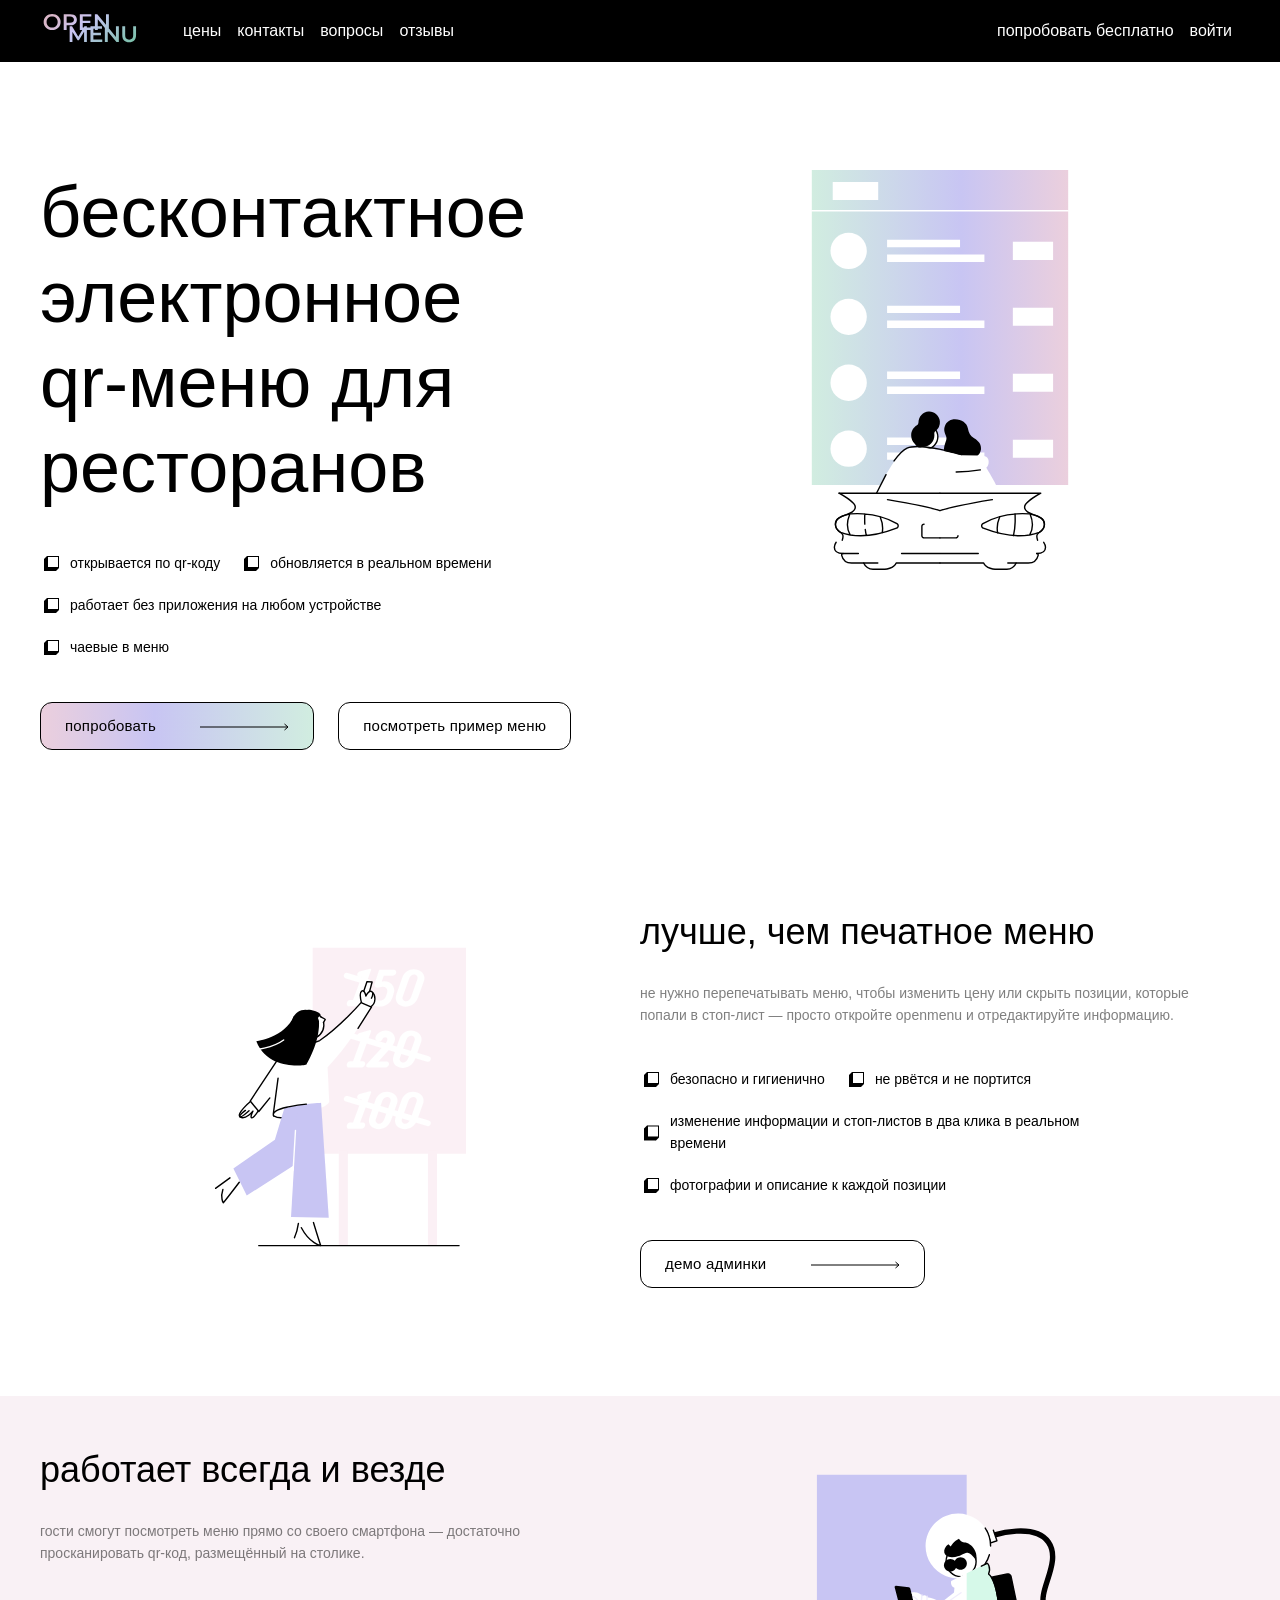
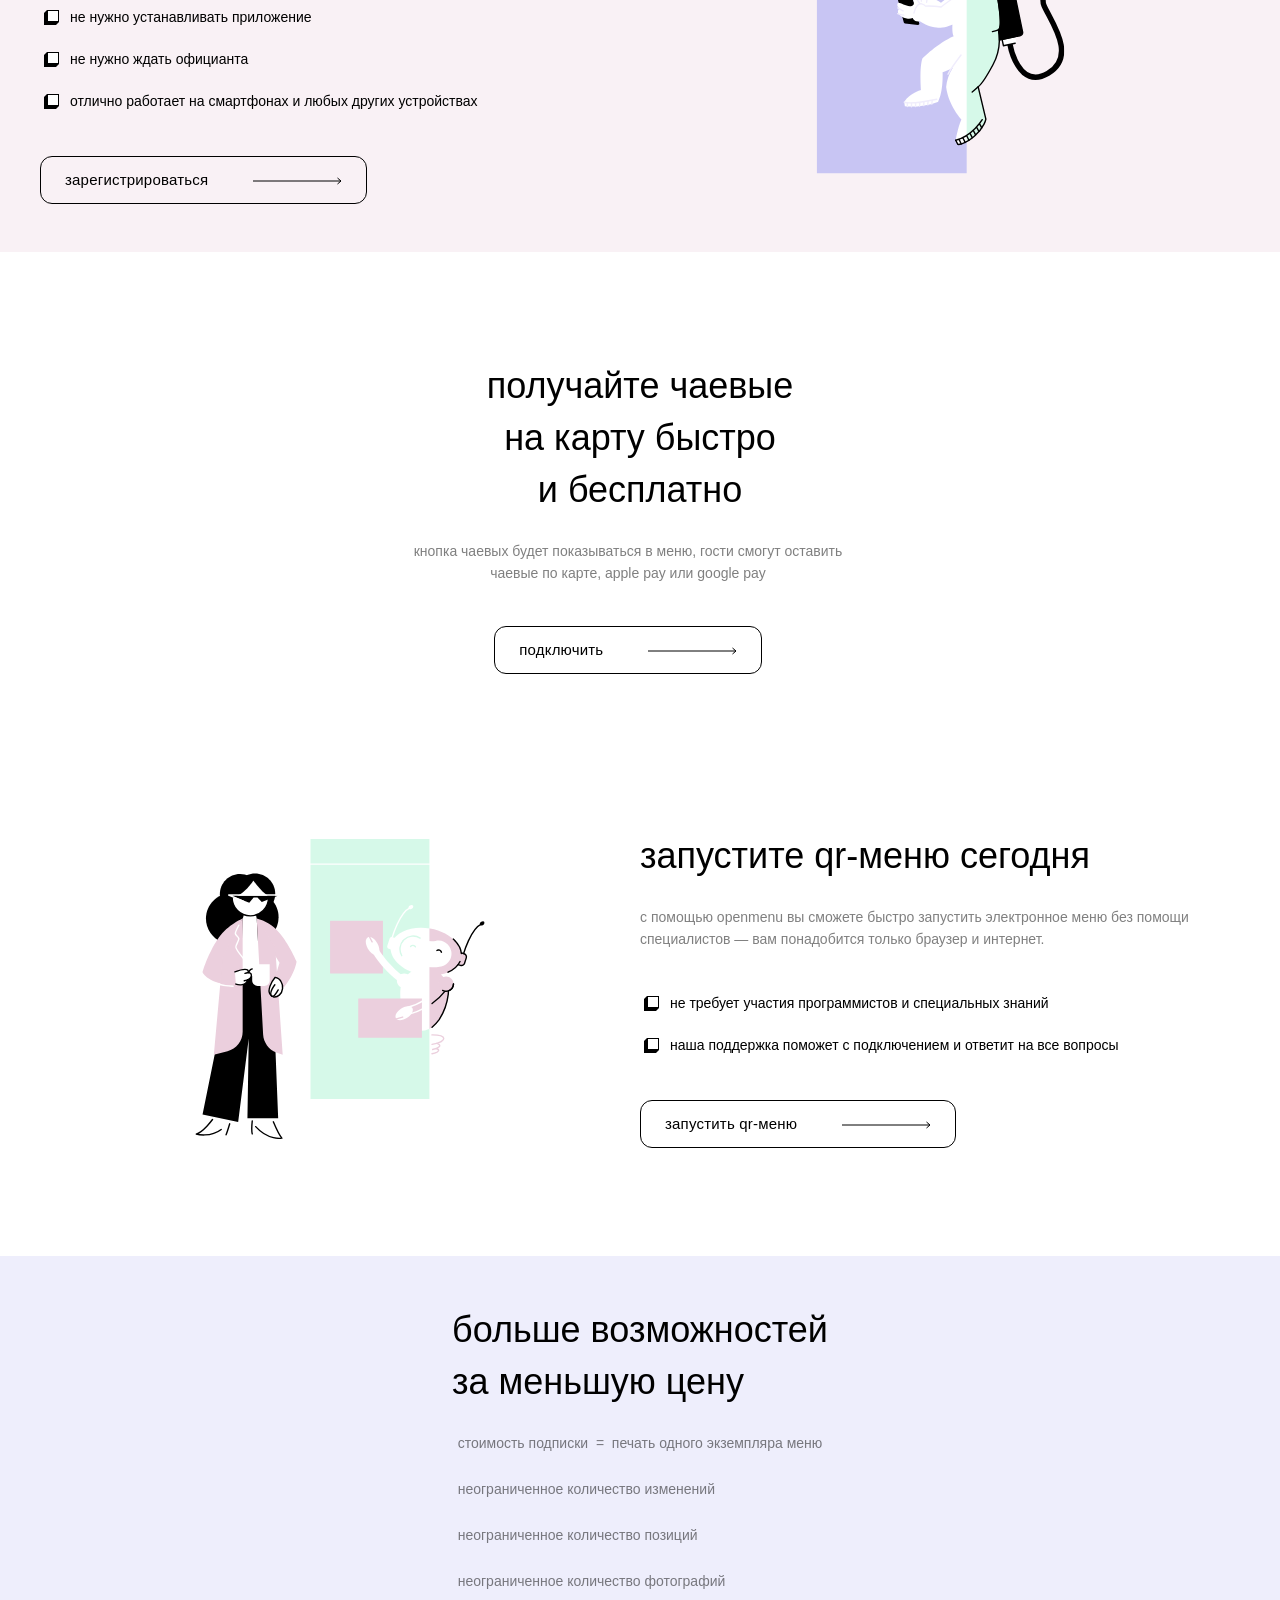
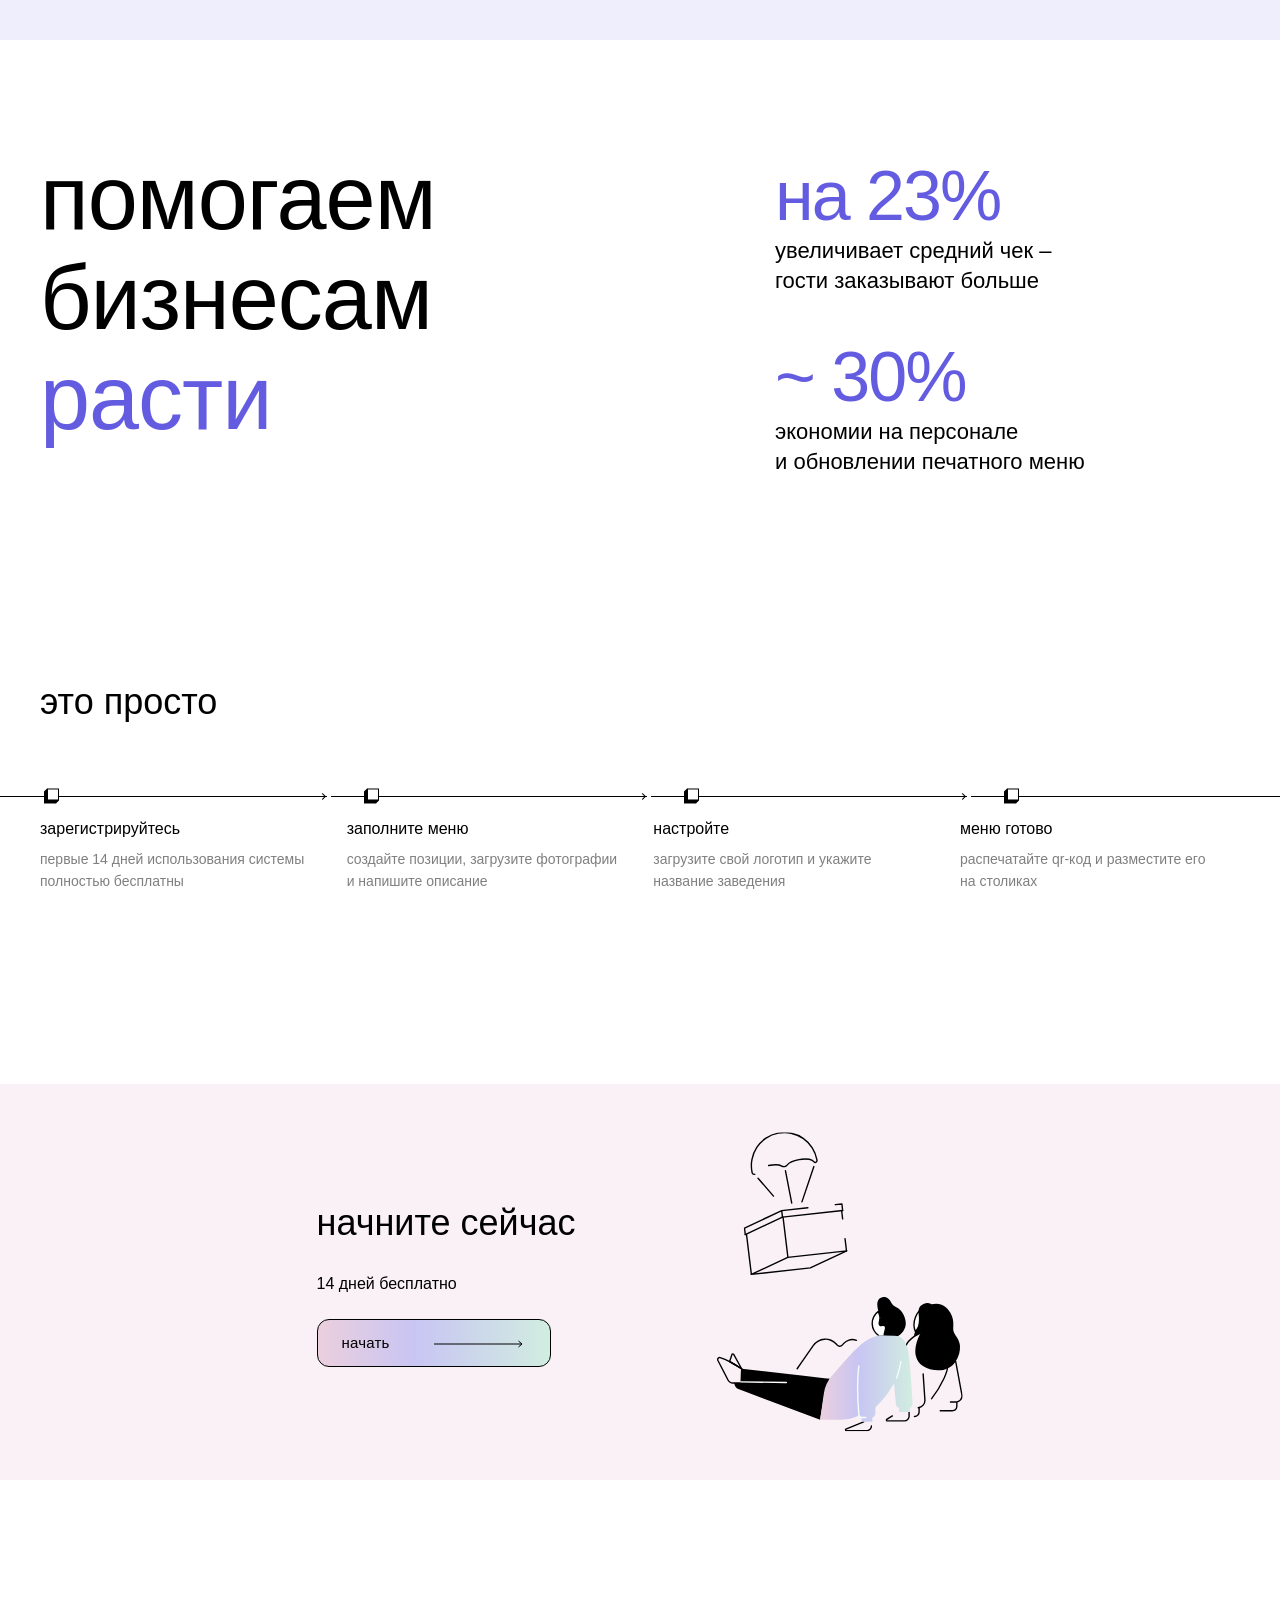
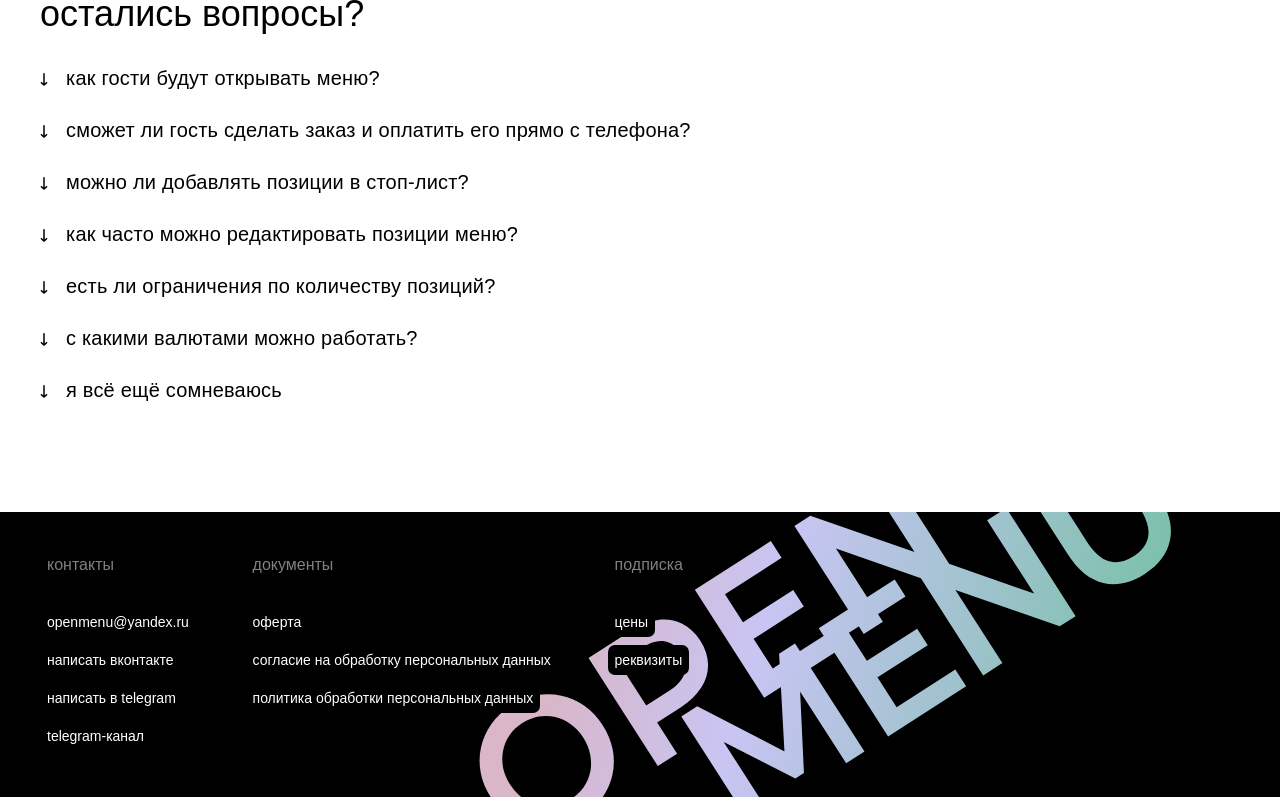
==== index.html @ 2ea472fb "First commit" ====
<!DOCTYPE html>
<html lang="en">
<head>
	<meta charset="UTF-8">
	<meta http-equiv="X-UA-Compatible" content="IE=edge">
	<meta name="viewport" content="width=device-width, initial-scale=1.0">
	<title>OpenMenu - бесконтактное электронное qr-меню для заведения</title>
  <link rel="stylesheet" href="/css/main-page.css">
</head>
<body>
	<header class="page-header">
    <nav class="navigation">
      <a class="logo" href="index.html">
        <img src="./img/logo.svg" width="100" height="30" alt="OpenMenu">
      </a>

      <ul class="site-menu navigation-list">
        <li class="navigation-item">
          <a class="navigation-link" href="#">цены</a>
        </li>
        <li class="navigation-item">
          <a class="navigation-link" href="#">контакты</a>
        </li>
        <li class="navigation-item">
          <a class="navigation-link" href="#">вопросы</a>
        </li>
				<li class="navigation-item">
          <a class="navigation-link" href="#">отзывы</a>
        </li>
      </ul>

      <ul class="user-menu navigation-list">
        <li class="navigation-item">
          <a class="navigation-link" href="index.html">попробовать бесплатно</a>
        </li>
        <li class="navigation-item">
          <a class="navigation-link" href="login.html">войти</a>
        </li>
      </ul>
    </nav>
  </header>

	<main class="page-main">
    <section class="page-description page-container">
      <div class="container-description">
        <h1 class="visually-hidden">"Электронное qr-меню</h1>
        <p class="main-title">бесконтактное электронное qr-меню для ресторанов</p>
        
        
        <ul class="inner-advantages-list">
          <li class="inner-advantages-item">открывается по qr-коду</li>
          <li class="inner-advantages-item">обновляется в реальном времени</li>
          <li class="inner-advantages-item">работает без приложения на любом устройстве</li>
          <li class="inner-advantages-item">чаевые в меню</li>
        </ul>
        
        <div class="buttons-container">
          <a class="button button-arrow gradient" href="#"> попробовать
            <svg class="arrow-icon" aria-hidden="true" focusable="false" width="89" viewBox="0 0 89 8" preserveAspectRatio="xMaxYMid slice" fill="none" 
            xmlns="http://www.w3.org/2000/svg"><path d="M84.508 1l3.48 3-3.48 3M88 4H0" 
            stroke="#000"></path></svg></a>
          <a class="button" href="#">посмотреть пример меню</a>
        </div>
      </div>
      <img class="description-img" src="/img/page-description.svg" width="258" height="400" alt="">
    </section>

    <section class="advantages">
      <h2 class="visually-hidden">Преимущества</h2>
      <ul class="advantages-list">
        <li class="advantages-item page-container">
          <img class="description-img" src="/img/adventages1.svg" width="253" height="300" alt="">
          
          <div class="inner-container">
            <h3 class="advantages-title">лучше, чем печатное меню</h3>
            <p class="advantages-description">не нужно перепечатывать меню, чтобы изменить цену или скрыть позиции, которые попали
              в стоп-лист — просто откройте openmenu и отредактируйте информацию.</p>
            <ul class="inner-advantages-list">
              <li class="inner-advantages-item">безопасно и гигиенично</li>
              <li class="inner-advantages-item">не рвётся и не портится</li>
              <li class="inner-advantages-item">изменение информации и стоп-листов в два клика в реальном
                времени</li>
              <li class="inner-advantages-item">фотографии и описание к каждой позиции</li>    
            </ul>
            <a class="button button-arrow" href="#">демо админки
              <svg class="arrow-icon" aria-hidden="true" focusable="false" width="89" viewBox="0 0 89 8" preserveAspectRatio="xMaxYMid slice" fill="none" 
              xmlns="http://www.w3.org/2000/svg"><path d="M84.508 1l3.48 3-3.48 3M88 4H0" 
              stroke="#000"></path></svg>
            </a>
          </div>
        </li>

        <li class="advantages-item">
          <div class="page-container advantages-item">
            <img class="description-img" src="/img/adventages2.svg" width="249" height="300" alt="">
            <div class="inner-container">
              <h3 class="advantages-title">работает всегда и везде</h3>
              <p class="advantages-description">гости смогут посмотреть меню прямо со своего смартфона — достаточно просканировать
                qr-код, размещённый на столике.</p>
              <ul class="inner-advantages-list">
                <li class="inner-advantages-item">не нужно устанавливать приложение</li>
                <li class="inner-advantages-item">не нужно ждать официанта</li>
                <li class="inner-advantages-item">отлично работает на смартфонах и любых других устройствах</li>
              </ul>
              <a class="button button-arrow" href="#">зарегистрироваться
                <svg class="arrow-icon" aria-hidden="true" focusable="false" width="89" viewBox="0 0 89 8" preserveAspectRatio="xMaxYMid slice" fill="none" 
                xmlns="http://www.w3.org/2000/svg"><path d="M84.508 1l3.48 3-3.48 3M88 4H0" 
                stroke="#000"></path></svg>
              </a>
            </div>
          </div>
        </li>
        
        <li class="advantages-item page-container">
          <div class="inner-container">
            <h3 class="advantages-title">получайте чаевые на карту
              быстро и бесплатно</h3>
            <p class="advantages-description">кнопка чаевых будет показываться в меню,
              гости смогут оставить чаевые по карте, Apple Pay или Google Pay</p>
            <a class="button button-arrow" href="#">подключить
              <svg class="arrow-icon" aria-hidden="true" focusable="false" width="89" viewBox="0 0 89 8" preserveAspectRatio="xMaxYMid slice" fill="none" 
              xmlns="http://www.w3.org/2000/svg"><path d="M84.508 1l3.48 3-3.48 3M88 4H0" 
              stroke="#000"></path></svg>
            </a>
          </div>
        </li>

        <li class="advantages-item page-container">
          <img class="description-img" src="/img/adventages3.svg" width="290" height="300" alt="">
          <div class="inner-container">
            <h3 class="advantages-title">запустите qr-меню сегодня</h3>
            <p class="advantages-description">с помощью openmenu вы сможете быстро запустить электронное меню без помощи
              специалистов — вам понадобится только браузер и интернет.</p>
            <ul class="inner-advantages-list">
              <li class="inner-advantages-item">не требует участия программистов и специальных знаний</li>
              <li class="inner-advantages-item">наша поддержка поможет с подключением и ответит на все вопросы</li>
            </ul>
            <a class="button button-arrow" href="#">запустить qr-меню
              <svg class="arrow-icon" aria-hidden="true" focusable="false" width="89" viewBox="0 0 89 8" preserveAspectRatio="xMaxYMid slice" fill="none" 
              xmlns="http://www.w3.org/2000/svg"><path d="M84.508 1l3.48 3-3.48 3M88 4H0" 
              stroke="#000"></path></svg>
            </a>
          </div>
        </li>

        <li class="advantages-item">
          <div class="page-container advantages-item">
            <div class="inner-container text-align-left">
              <h3 class="advantages-title">больше возможностей<br>
                за меньшую цену</h3>
                <ul class="advantages-description-list">
                  <li class="advantages-description-item">стоимость подписки  =  печать одного экземпляра меню</li>
                  <li class="advantages-description-item">неограниченное количество изменений</li>
                  <li class="advantages-description-item">неограниченное количество позиций</li>
                  <li class="advantages-description-item">неограниченное количество фотографий</li>
                </ul>
            </div>
          </div>
        </li>
      </ul>
    </section>

    <section class="business-assistance page-container">
      <h2 class="visually-hidden">Рост для бизнеса</h2>
      <p class="business-assistance-title">помогаем бизнесам <span class="purple-text">расти</span></p>

      <div class="ba-container">
        <span class="purple-text percentages">на 23%</span>
        <p class="business-assistance-description">увеличивает средний чек –
          гости заказывают больше</p>
  
        <span class="purple-text percentages">~ 30%</span>
        <p class="business-assistance-description">экономии на персонале
          и обновлении печатного меню</p>
      </div>
    </section>
		
    <section class="reviews page-container">
      <h2 class="visually-hidden">Отзывы</h2>
    </section>

    <section class="manual page-container">
      <h2 class="visually-hidden">Инструкция</h2>
      <p class="manual-title">это просто</p>
      <ol class="manual-list">
        <li class="manual-item">
          <p class="manual-subject">зарегистрируйтесь</p>
          <p class="manual-description">первые 14 дней использования системы
            полностью бесплатны</p>
        </li>

        <li class="manual-item">
          <p class="manual-subject">заполните меню</p>
          <p class="manual-description">создайте позиции, загрузите фотографии и
            напишите описание</p>
        </li>

        <li class="manual-item">
          <p class="manual-subject">настройте</p>
          <p class="manual-description">загрузите свой логотип и укажите
            название заведения</p>
        </li>

        <li class="manual-item">
          <p class="manual-subject">меню готово</p>
          <p class="manual-description">распечатайте qr-код и разместите его
            на столиках</p>
        </li>
      </ol>
    </section>

    <section class="start-now">
      <div class="page-container start-now-conatainer">
        <div class="start-now-inner-container">
          <p class="start-now-title">начните сейчас</p>
          <p class="start-now-description">14 дней бесплатно</p>
          <a href="#" class="button button-arrow gradient">начать
            <svg class="arrow-icon" aria-hidden="true" focusable="false" width="89" viewBox="0 0 89 8" preserveAspectRatio="xMaxYMid slice" fill="none" 
              xmlns="http://www.w3.org/2000/svg"><path d="M84.508 1l3.48 3-3.48 3M88 4H0" 
              stroke="#000"></path></svg>
          </a>
        </div>
        

        <img src="/img/start-now.svg" width="247" height="300" alt="">
      </div>
    </section>

    <section class="faq page-container">
      <h2 class="visually-hidden">Ответы на вопросы</h2>
      <p class="faq-title">остались вопросы?</p>
      <ul class="faq-list">
        <li class="faq-item">
          <input class="faq-input visually-hidden" type="checkbox" id="faq-1" >
          <label class="faq-subject" for="faq-1">как гости будут открывать меню?</label>
          <p class="faq-text">после создания электронного меню вы сможете скачать qr-код в своем профиле, распечатать его и 
            разместить на столиках в заведении. гости смогут просканировать qr-код камерой смартфона, чтобы открыть меню.</p>
        </li>
        <li class="faq-item">
          <input class="faq-input visually-hidden" type="checkbox" id="faq-2" >
          <label class="faq-subject" for="faq-2">сможет ли гость сделать заказ и оплатить его прямо с телефона?</label>
          <p class="faq-text">в электронном меню пока нет такой возможности. гость сможет составить свой заказ, а когда он
             зайдет в корзину, то увидит текст — «позовите официанта, чтобы сделать заказ».</p>
        </li>
        <li class="faq-item">
          <input class="faq-input visually-hidden" type="checkbox" id="faq-3" >
          <label class="faq-subject" for="faq-3">можно ли добавлять позиции в стоп-лист?</label>
          <p class="faq-text">да. вы сможете скрывать позиции из электронного меню в реальном времени — это можно сделать через админку (ваш профиль).</p>
        </li>
        <li class="faq-item">
          <input class="faq-input visually-hidden" type="checkbox" id="faq-4" >
          <label class="faq-subject" for="faq-4">как часто можно редактировать позиции меню?</label>
          <p class="faq-text">сколько угодно. никаких ограничений нет.</p>
        </li>
        <li class="faq-item">
          <input class="faq-input visually-hidden" type="checkbox" id="faq-5" >
          <label class="faq-subject" for="faq-5">есть ли ограничения по количеству позиций?</label>
          <p class="faq-text">позиций может быть сколько угодно. никаких ограничений нет.</p>
        </li>
        <li class="faq-item">
          <input class="faq-input visually-hidden" type="checkbox" id="faq-6" >
          <label class="faq-subject" for="faq-6">с какими валютами можно работать?</label>
          <p class="faq-text">на данный момент мы поддерживаем только российский рубль (₽). 
            как только мы увидим спрос на другие валюты, обязательно добавим их. вы можете написать в поддержку, если хотели бы видеть свою валюту</p>
        </li>
        <li class="faq-item">
          <input class="faq-input visually-hidden" type="checkbox" id="faq-7" >
          <label class="faq-subject" for="faq-7">я всё ещё сомневаюсь</label>
          <p class="faq-text">просто попробуйте — вы ничего не теряете. первые 14 дней вся функциональность доступна бесплатно.<br><br>
            если у вас остались вопросы — смелее задавайте их в чате, мы поможем разобраться.</p>
        </li>
      </ul>
    </section>
	</main>

  <footer class="page-footer">
    <div class="page-footer-container">
      <div class="wrapper">
        <section class="social">
        <p class="footer-title">контакты</p>
        <ul class="footer-list">
          <li class="footer-item">
            <a class="footer-link" href="OpenMenu@yandex.ru">OpenMenu@yandex.ru</a>
          </li>
          <li class="footer-item">
            <a class="footer-link" href="OpenMenu@yandex.ru">написать вконтакте</a>
          </li>
          <li class="footer-item">
            <a class="footer-link" href="OpenMenu@yandex.ru">написать в telegram</a>
          </li>
          <li class="footer-item">
            <a class="footer-link" href="OpenMenu@yandex.ru">telegram-канал</a>
          </li>
        </ul>
        </section>
        
        <section class="documents">
          <p class="footer-title">документы</p>
          <ul class="footer-list">
            <li class="footer-item">
              <a class="footer-link" href="OpenMenu@yandex.ru">оферта</a>
            </li>
            <li class="footer-item">
              <a class="footer-link" href="OpenMenu@yandex.ru">согласие на обработку
                персональных данных</a>
            </li>
            <li class="footer-item">
              <a class="footer-link" href="OpenMenu@yandex.ru">политика обработки персональных
                данных</a>
            </li>
          </ul>
        </section>
          
        <section class="subscribe">
        <p class="footer-title">подписка</p>
        <ul class="footer-list">
          <li class="footer-item">
            <a class="footer-link" href="OpenMenu@yandex.ru">цены</a>
          </li>
          <li class="footer-item">
            <a class="footer-link" href="OpenMenu@yandex.ru">реквизиты</a>
          </li>
        </ul>
        </section>
      </div>
    </div>
  </footer>
</body>
</html>
---- css/main-page.css ----
@font-face {
	font-family: "TT Norms Pro";

	font-style: normal;
	font-weight: 400;
	font-display: swap;

	src: url("/fonts/TTNormsPro-Regular.woff2") format("woff2");
	src: url("/fonts/TTNormsPro-Regular.woff") format("woff");
}

@font-face {
	font-family: "TT Norms Pro";

	font-style: normal;
	font-weight: 500;
	font-display: swap;

	src: url("/fonts/TTNormsPro-Medium.woff2") format("woff2");
	src: url("/fonts/TTNormsPro-Medium.woff") format("woff");
}

@font-face {
	font-family: "TT Norms Pro";

	font-style: normal;
	font-weight: 300;
	font-display: swap;

	src: url("/fonts/TTNormsPro-Light.woff2") format("woff2");
	src: url("/fonts/TTNormsPro-Light.woff") format("woff");
}

*,
*::before,
*::after {
  box-sizing: border-box;
}

ul, ol {
	list-style-type: none;
	margin: 0;
	padding: 0;
}

.visually-hidden {
	position: absolute;
	width: 1px;
	height: 1px;
	margin: -1px;
	padding: 0;
	border: 0;
	clip: rect(0 0 0 0);
	overflow: hidden;
}

html {
	height: 100%;
}

body {
	margin: 0;
	display: flex;
	flex-direction: column;
	min-height: 100%;


	font-family: "TT Norms Pro", sans-serif;
	font-weight: 400;
	font-size: 14px;
	line-height: 22px;
	text-transform: lowercase;

	color: #000;
	background-color: #fff;
}

/* Button */

.button {
	position: relative;

	border: 1px solid #000000;
	border-radius: 12px;
	
	padding: 12px 24px;
	margin-right: 24px;

	font-size: 15px;
	letter-spacing: 0.2px;
	text-decoration: none;

	color: inherit;
	background-color: inherit;
}

.gradient {
	background: linear-gradient(90deg, #EBCFDD 0%, #C8C5F3 41.67%, #D1EDE0 100%);
}

.arrow-icon {
	margin-left: 40px;
}

.button:before {
	content:'';
	position: absolute;
	top: 0;
	left: 0;
	width: 0;
	height: 100%;
	border-radius: 12px;
	background: rgba(0,0,0,0.07);
	transition: all 1s ease;
}

.gradient::before {
	background: rgba(255,255,255,0.2);
}

.button:hover:before {
	width: 100%;
}

/* .button-arrow:hover .arrow-icon path {
	stroke-dasharray: 1500;
	stroke-dashoffset: 1500;
	animation: draw 10s linear forwards;
}
@keyframes draw {
	100% {
		stroke-dashoffset: 0;
	}
} */

/* Header */

.logo {
	margin: auto 0;
	margin-right: 35px;
}

.page-header {
	color: #fff;
	background-color: #000;
	margin-bottom: 108px;
}

.navigation {
	display: flex;
	width: 1200px;
	min-height: 60px;
	margin: 0 auto;
}

.navigation-list {
	display: flex;
	flex-wrap: wrap;
	width: 550px;
	margin: 0;
	padding: 0;
}

.user-menu {
	margin-left: auto;
	justify-content: end;
}

.navigation-link {
	display: block;
	padding: 20px 8px;

	font-weight: 400;
	font-size: 16px;
	text-align: center;
	text-decoration: none;


	color: inherit;
	background-color: inherit;
}

/* Main */

.page-main {
	flex-grow: 1;
}

.page-container {
	width: 1200px;
	margin: 0 auto;
	padding: 0;
}

/* Page Description */

.page-description {
	display: flex;
	margin-bottom: 156px;
}

.main-title {
	margin: 0 0 42px;
}

.container-description {
	display: flex;
	flex-direction: column;
	width: 50%;
}

.description-img {
	margin: 0 auto;
}

.buttons-container {
	display: flex;
	justify-content: flex-start;
}

.main-title {
	max-width: 500px;
	
	font-weight: 500;
	font-size: 72px;
	line-height: 85px;
	text-align: left;
}

/* Inner Adventages List */

.inner-advantages-list {
	width: 500px;
	display: flex;
	flex-wrap: wrap;
	margin-bottom: 24px;
}

.inner-advantages-list::after {
	content: "";
	width: 100%;
	order: 0;
}

.inner-advantages-item:nth-child(4) {
	order: 1;
}

.inner-advantages-item {
	margin-right: 20px;
	margin-bottom: 20px;
	padding-left: 30px;

	background-image: url("/img/sqr-icon.svg");
	background-repeat: no-repeat;
	background-position: center left;
	background-size: 24px 25px;
}

/* Advantages */

.advantages-list {
	margin: 0;
	padding: 0;
}

.advantages-list > .advantages-item{
	margin-bottom: 108px;
}

.advantages-list > .advantages-item:nth-of-type(3){
	margin-bottom: 156px;
}

.advantages-item {
	display: flex;
	align-items: center;
	justify-content: space-around;
}


.inner-container {
	display: flex;
	flex-direction: column;
	align-items: flex-start;

	max-width: 600px;
}

.inner-container:nth-child(1) {
	align-items: center;
	width: 455px;
}

.inner-container:nth-child(1):not(.text-align-left) .advantages-title, 
.inner-container:nth-child(1):not(.text-align-left) .advantages-description{
	text-align: center;
}

ul .advantages-description {
	padding-right: 24px;
}

.advantages-title {
	margin: 0;
	margin-bottom: 24px;


	font-weight: 500;
	font-size: 36px;
	line-height: 52px;
}
.advantages-description {
	margin: 0;
	margin-bottom: 42px;

	color: rgb(0, 0, 0, 0.5);
}

.advantages-description-list {
	color: rgb(0, 0, 0, 0.5);
}

.advantages-description-item:not(:last-child) {
	margin-bottom: 24px;
	white-space: pre-wrap;
}

.advantages-item:nth-child(2) {
	padding: 48px 0;

	background: rgba(235, 207, 221, 0.3);
}

.advantages-item:nth-child(2) img {
	order: 1;
}

.advantages-item:nth-child(5) {
	padding: 48px 0;

	background: rgba(200, 197, 243, 0.3);
}

/* Business Assistance */

.business-assistance {
	display: flex;
	justify-content: space-between;

	margin: 0 auto 108px;
}

.ba-container {
	display: flex;
	flex-direction: column;
	width: 330px;
	margin-right: 135px;
}

.business-assistance-title {
	width: 400px;
	margin: 0 0 120px;

	font-weight: 500;
	font-size: 90px;
	line-height: 100px;
	text-align: left;
	letter-spacing: -1px;
}

.percentages {
	margin: 8px 0 0;

	font-size: 70px;
	line-height: 80px;
	letter-spacing: -2px;
}

.business-assistance-description {
	margin: 0 0 33px;

	font-size: 22px;
	line-height: 30px;	
}

.purple-text {
	color: #645CE0;
}



/* Manual , Start Now, Questions */

.manual-title, .start-now-title {
	font-weight: 500;
	font-size: 36px;
	line-height: 52px;
}

.manual-subject, .start-now-description {
	font-weight: 500;
	font-size: 16px;
}

.manual-description {
	margin: 0 0 14px;
	width: 280px;

	color: rgba(0, 0, 0, 0.5);
}

.manual {
	display: flex;
	flex-direction: column;
	padding-bottom: 70px;
	margin: 0 auto 108px;
}

.manual-title {
	margin: 0 0 90px;
}

.manual-list {
	display: flex;
	justify-content: space-between;

	position: relative;
}

.manual-list::after{
	content: "";
	position: absolute;

	top: -35px;
	left: -40px;
	width: 1280px;
	height: 25px;

	background: url("/img/line-arrow.svg") no-repeat;
}

.manual-subject {
	margin: 0 0 8px;
}

.start-now {
	display: flex;
	margin: 0 0 108px;
	background: rgba(235, 207, 221, 0.3);
}

.start-now-conatainer {
	width: 788px;
	display: flex;
	align-items: center;
	justify-content: space-around;
	margin: 48px auto;
}

.start-now-inner-container {
	display: flex;
	flex-direction: column;
}

.start-now-title {
	margin: 0 0 24px;
}

.start-now-description {
	margin: 0 0 24px;
}

/* FAQ */

.faq {
	margin-bottom: 108px;
}

.faq-list {
	max-width: 640px;
}

.faq-title {
	margin: 0;
	padding: 0;

	font-weight: 500;
	font-size: 36px;
	line-height: 52px;
}

.faq-subject {
	display: block;
	width: max-content;
	cursor: pointer;
	position: relative;
	margin-top: 24px;
	margin-bottom: 8px;

	padding-left: 26px;

	font-weight: 500;
	font-size: 20px;
	line-height: 28px;
	letter-spacing: 0.2px;
}

.faq-subject::after {
	content: "";
	display: block;

	position: absolute;
	top: 50%;
	left: 0;

	width: 8px;
	height: 14px;

	background: url("/img/faq-arrow.svg") no-repeat center center;
	transform: translateY(-40%);
}

.faq-text {
	display: none;
	margin: 0;
	padding-left: 26px;
	padding-bottom: 12px;

	color: rgba(0, 0, 0, 0.5);
}

.faq-input:checked ~ .faq-text {
	display: block;
}

/* Footer */

.page-footer {
	display: flex;
	height: 285px;
	
	background: url("/img/footer-logo.svg") no-repeat center right 18%;
	color: #fff;
	background-color: #000;
}

.page-footer-container {
	display: flex;
	margin: auto;
	width: 1200px;
	
}

.wrapper {
	display: flex;
	margin-right: auto;
	width: 650px;
	justify-content: space-between;
}

.footer-title {
	margin: 0;
	margin-bottom: 28px; 
	padding: 7px;
	border-radius: 7px;
	background-color: #000;

	font-weight: 500;
	font-size: 16px;
	color: rgba(255, 255, 255, 0.5);
}


.footer-item {
	margin-bottom: 16px;
}

.footer-link {
	padding: 7px;

	text-align: center;
	text-decoration: none;

	color: inherit;
	background-color: #000;
	border-radius: 7px;
}
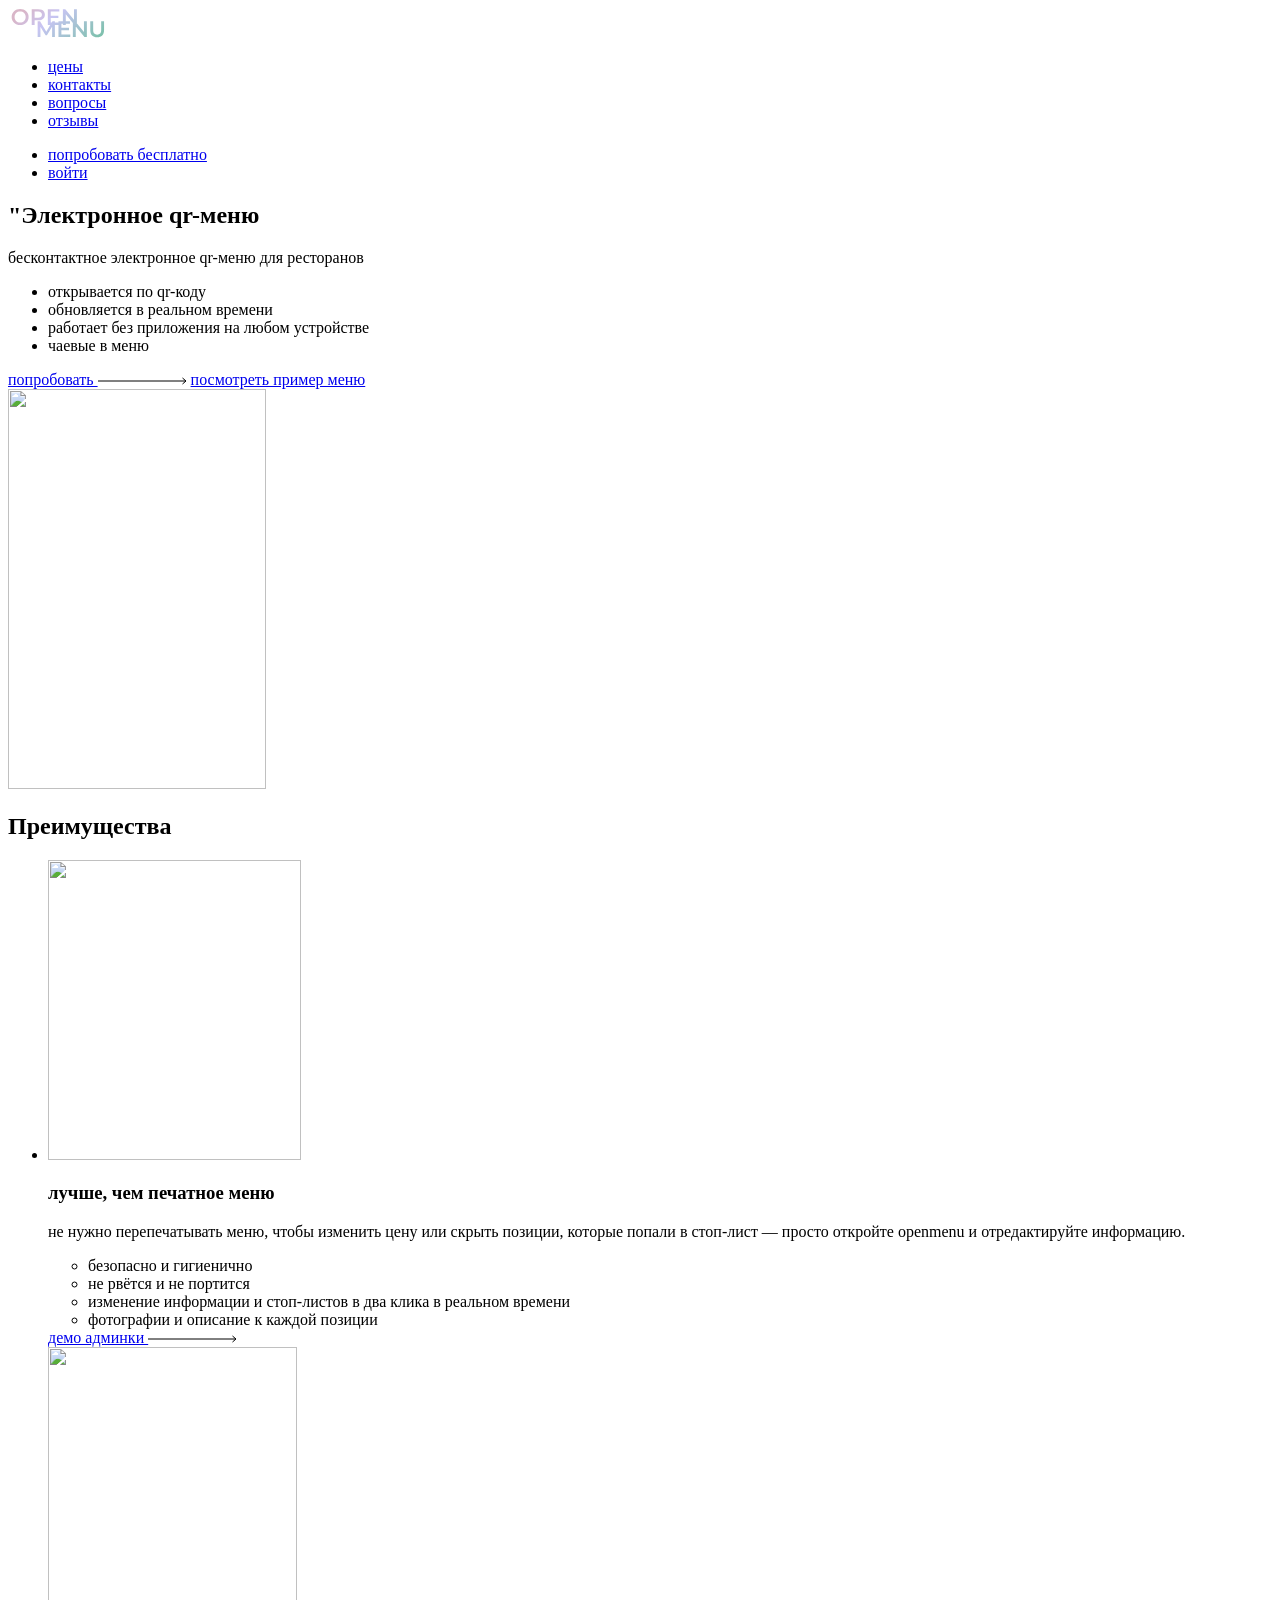
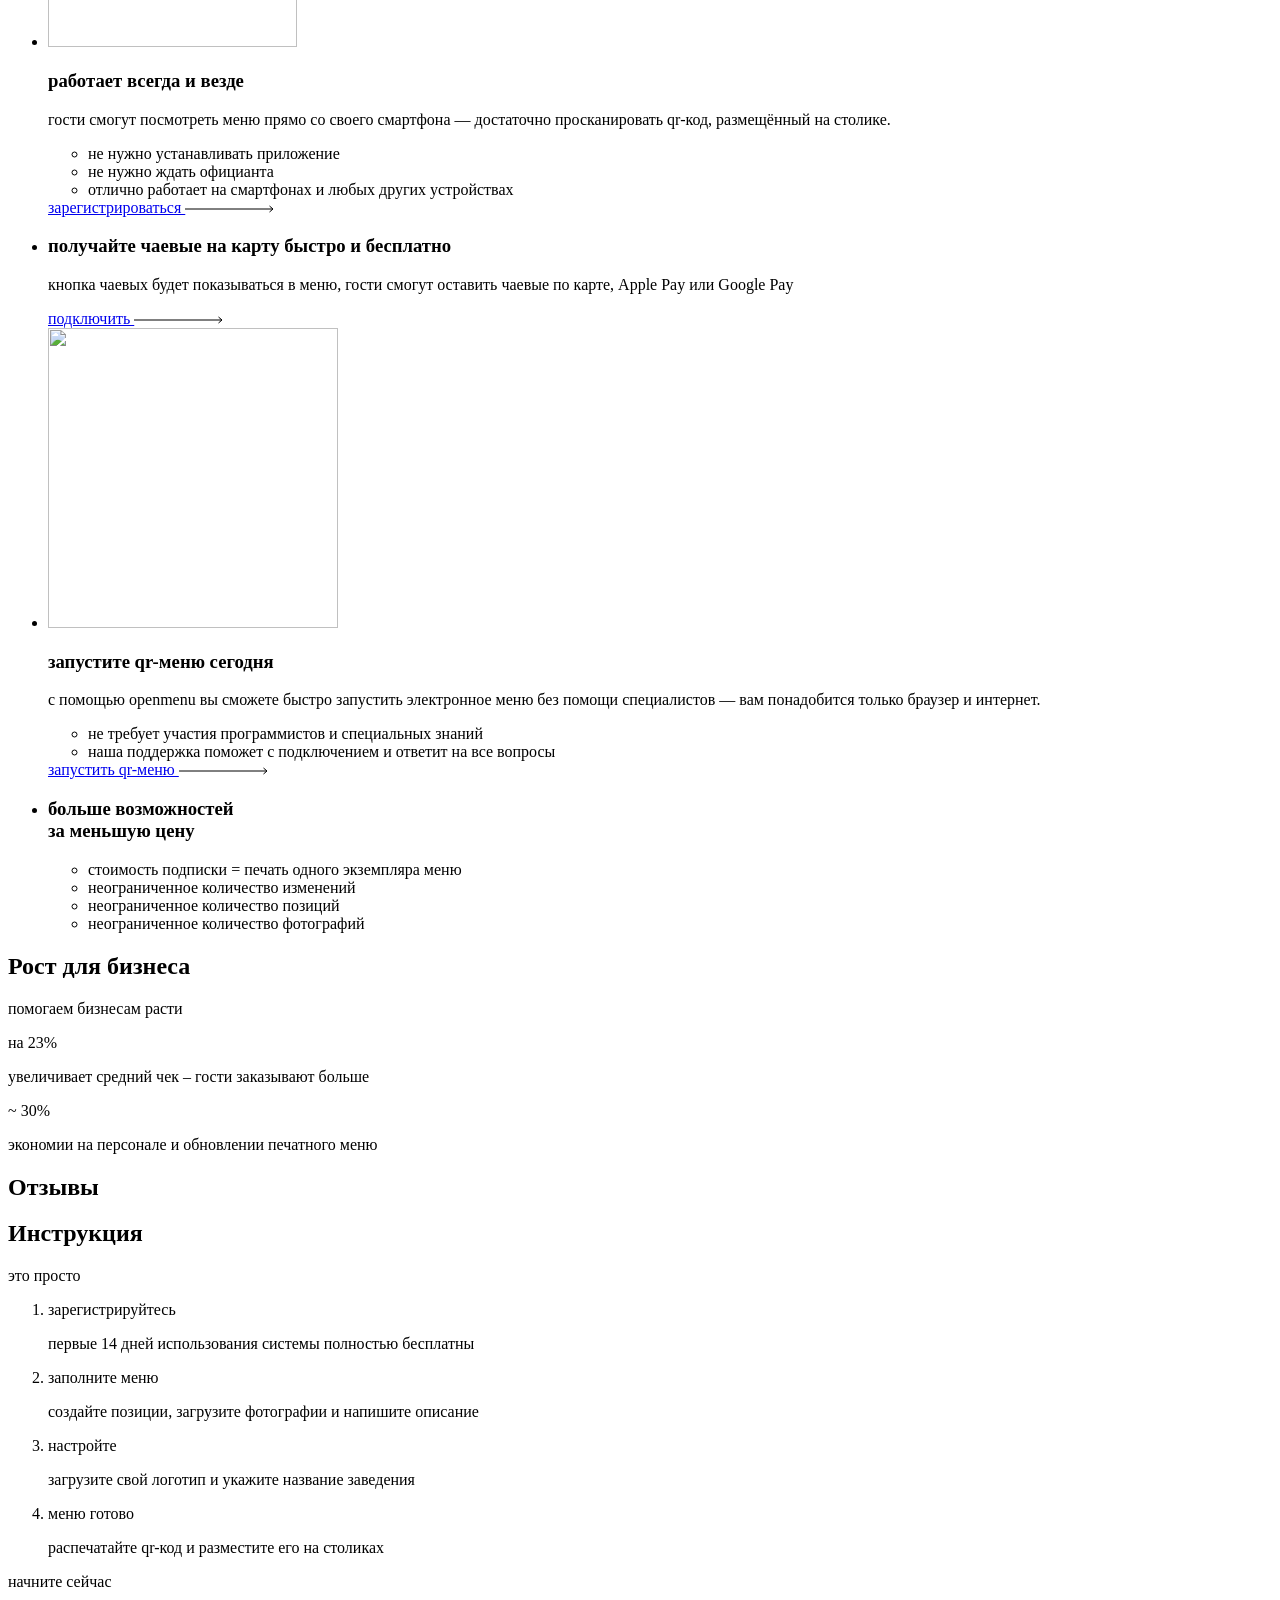
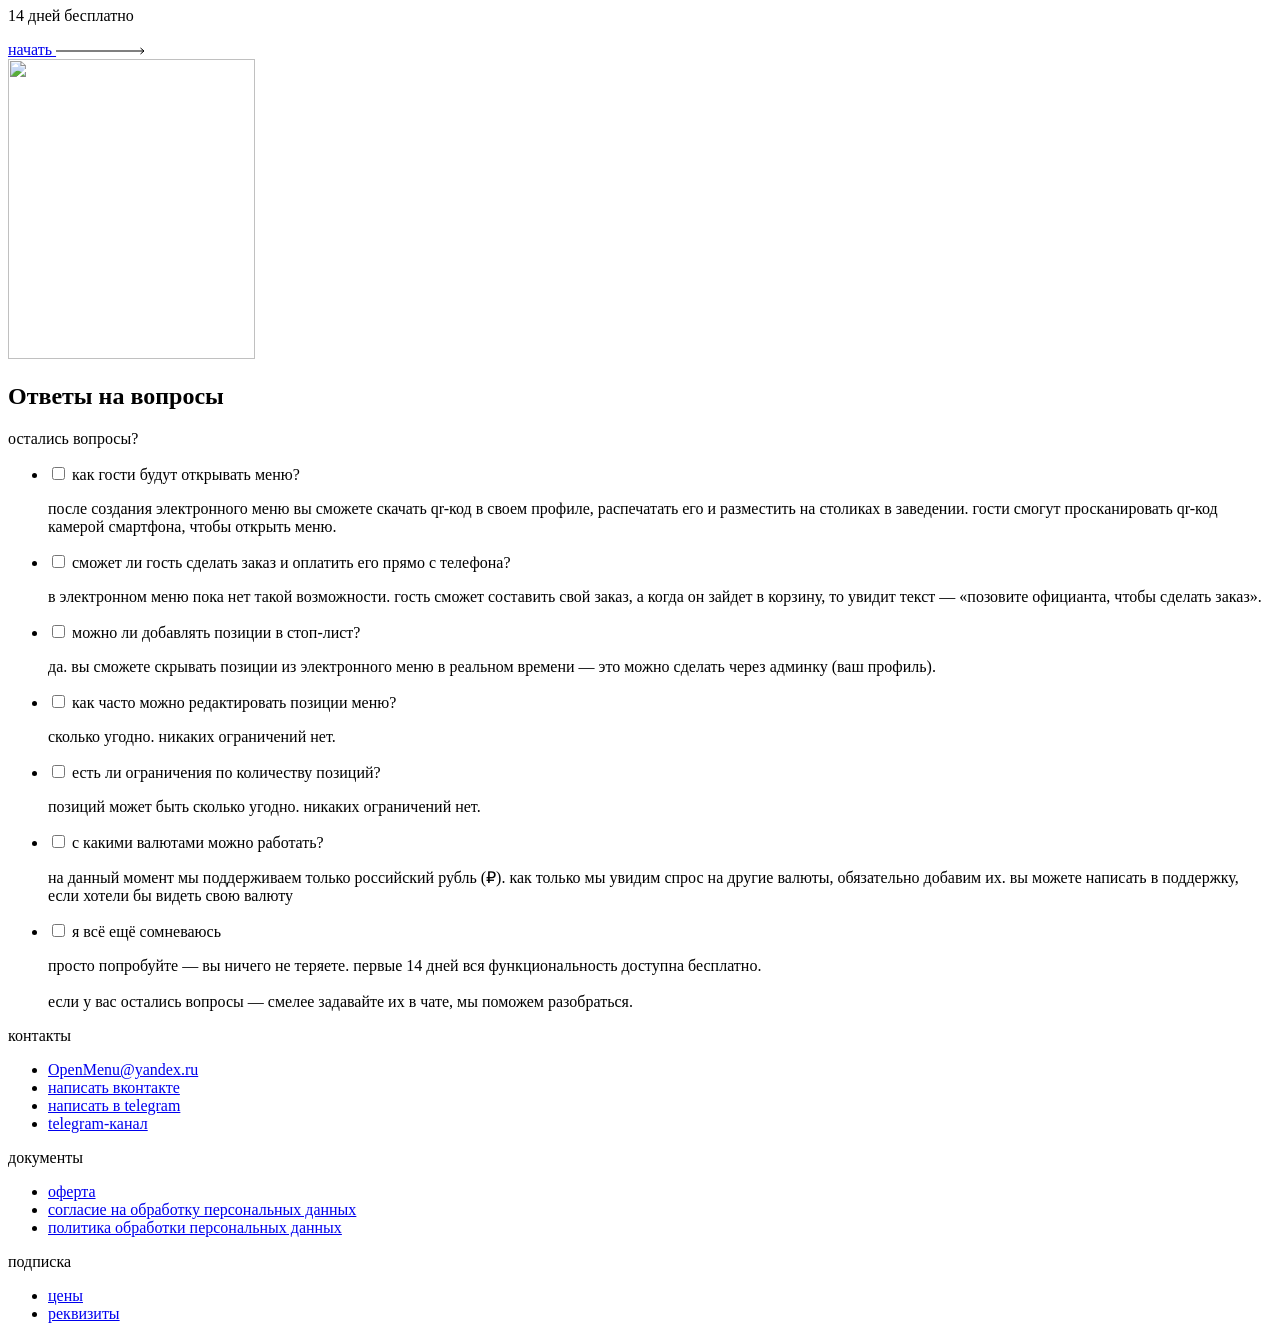
==== commit 9f159e95: "[+] account" ====
--- a/index.html
+++ b/index.html
@@ -11,7 +11,7 @@
 	<header class="page-header">
     <nav class="navigation">
       <a class="logo" href="index.html">
-        <img src="./img/logo.svg" width="100" height="30" alt="OpenMenu">
+        <img src="/img/logo.svg" width="100" height="30" alt="OpenMenu">
       </a>
 
       <ul class="site-menu navigation-list">
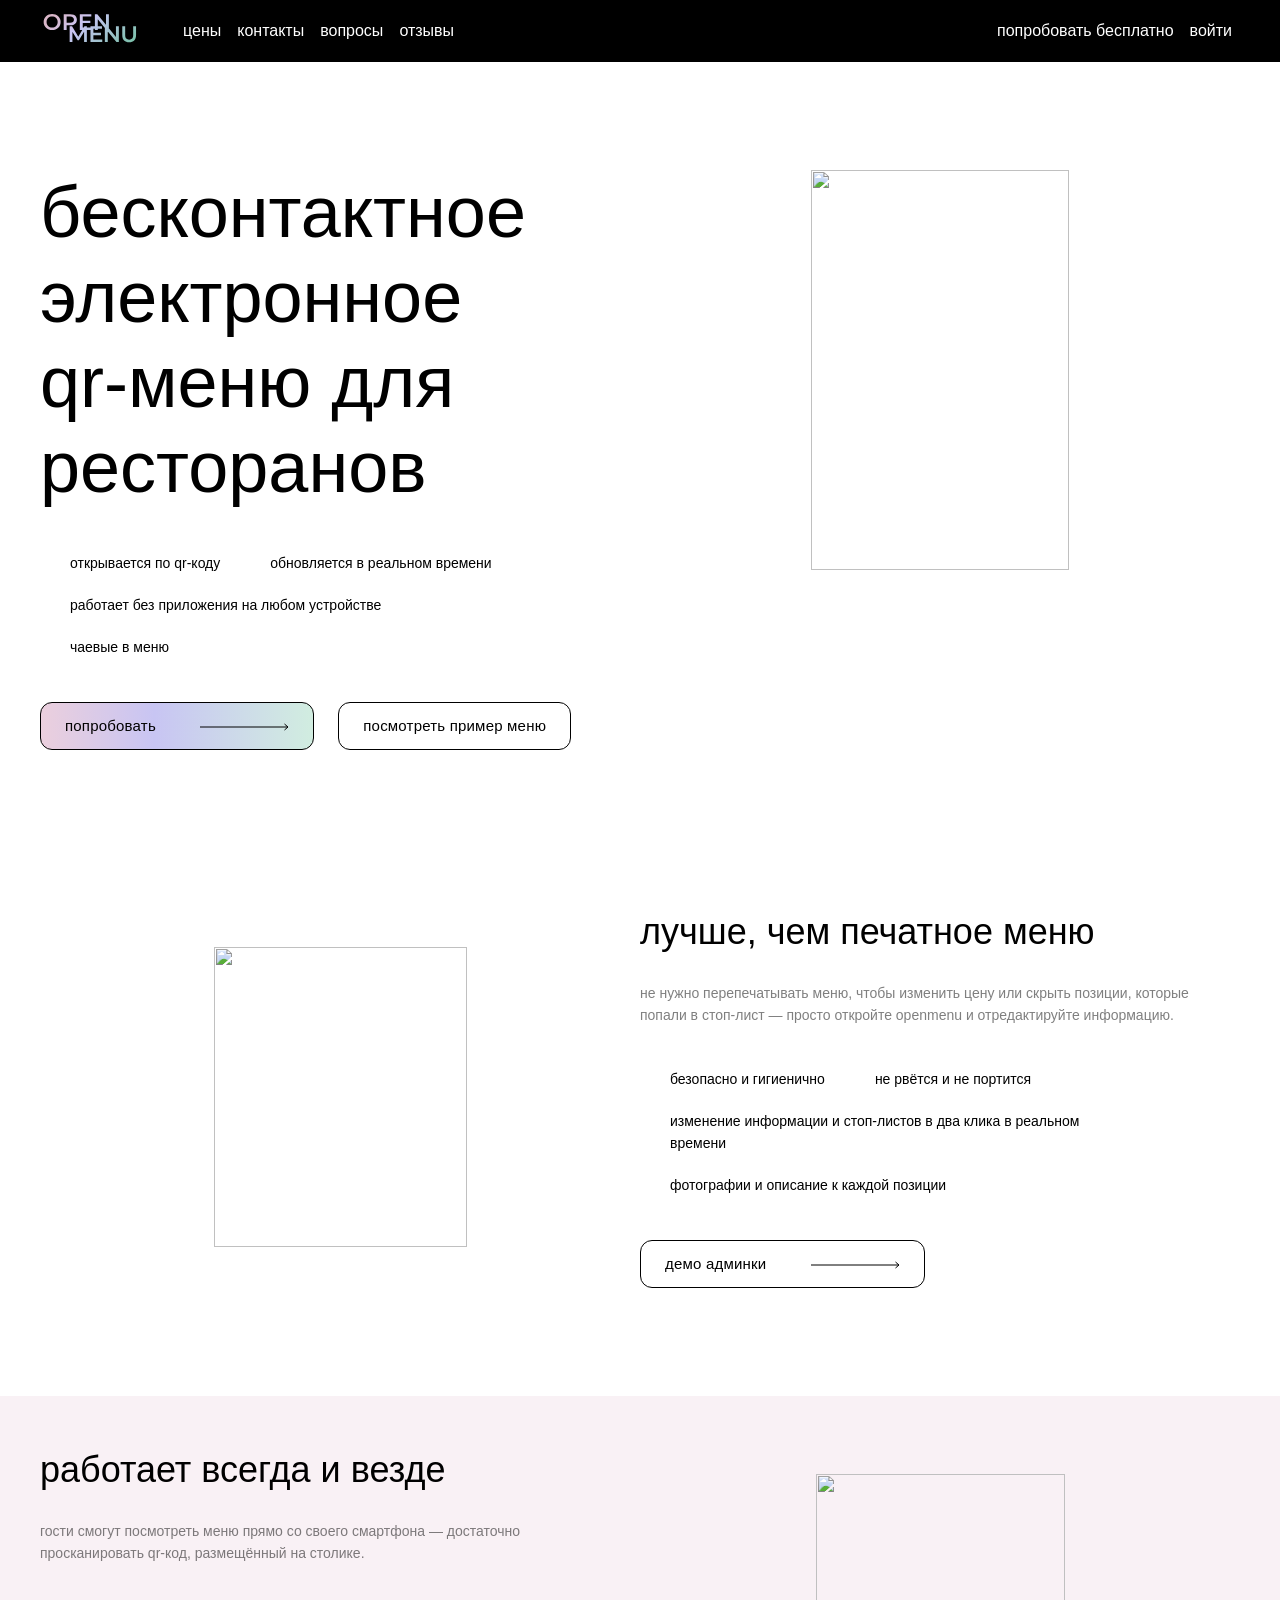
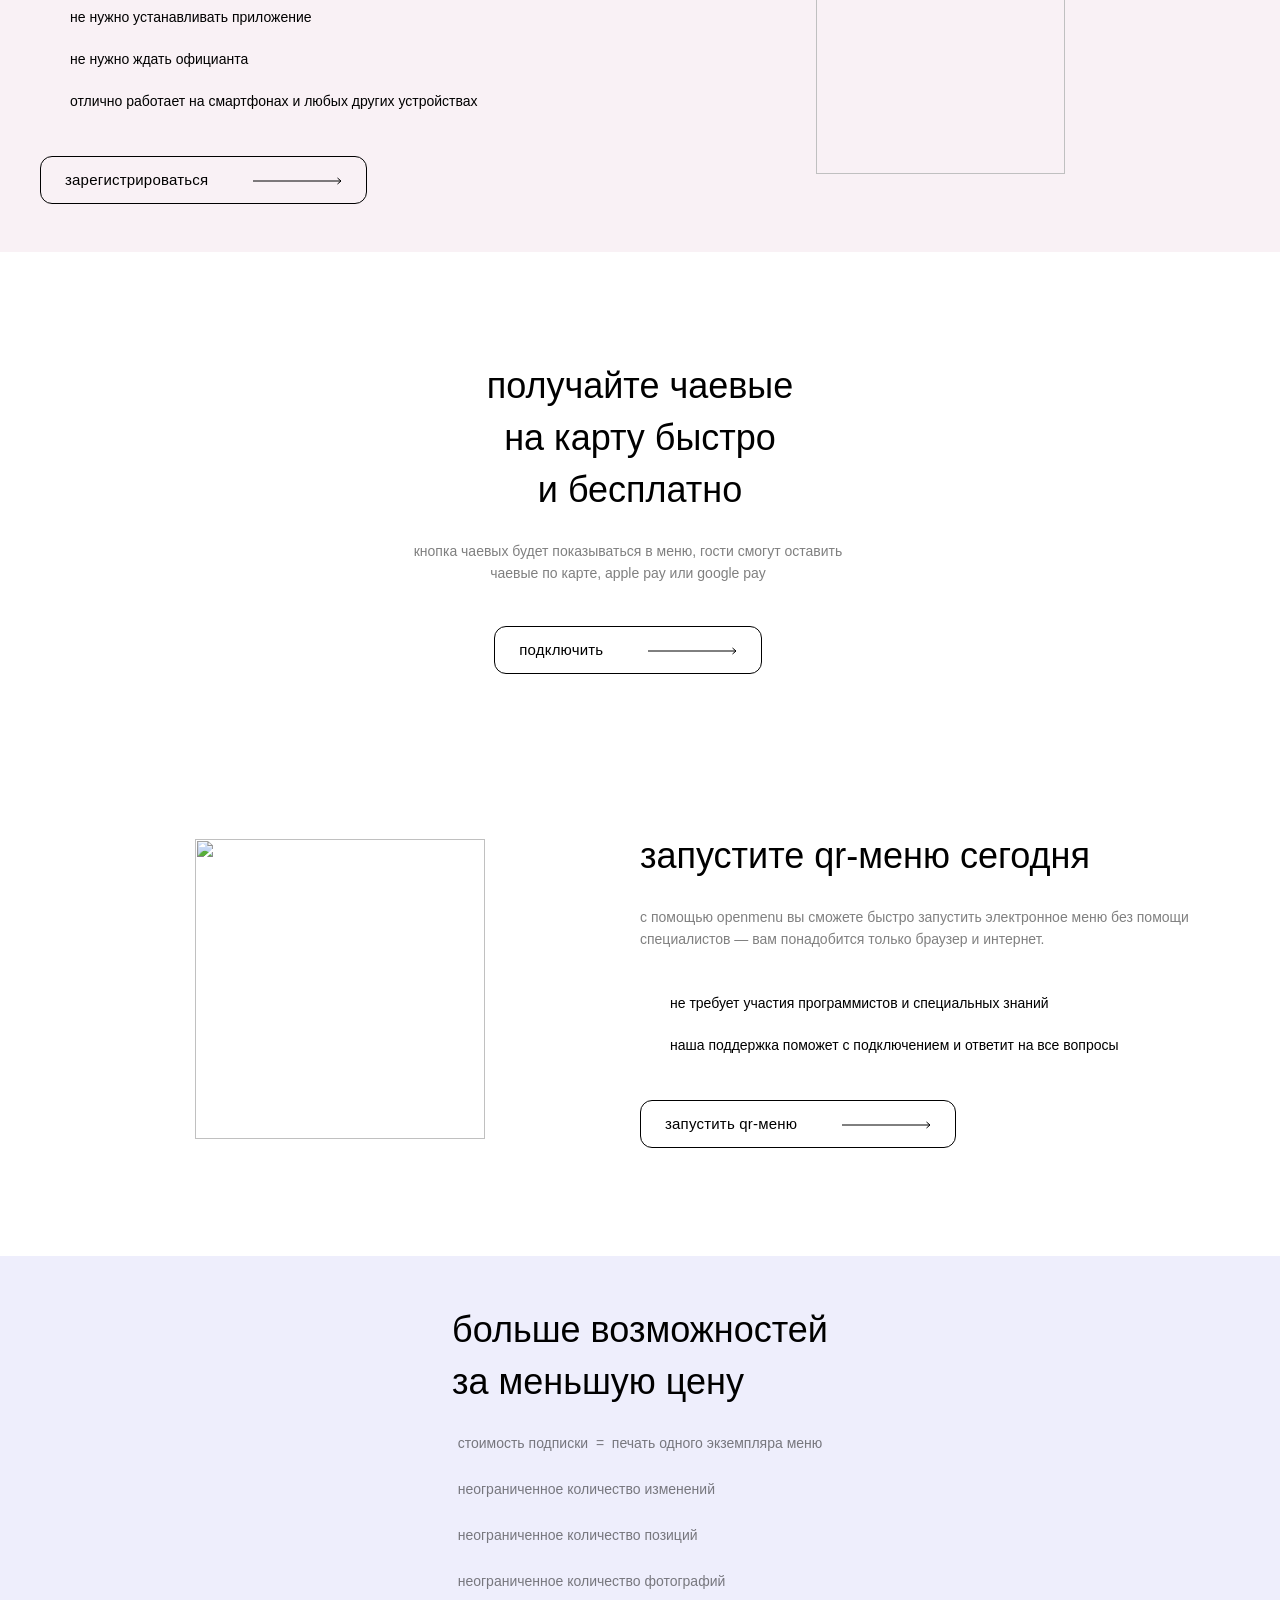
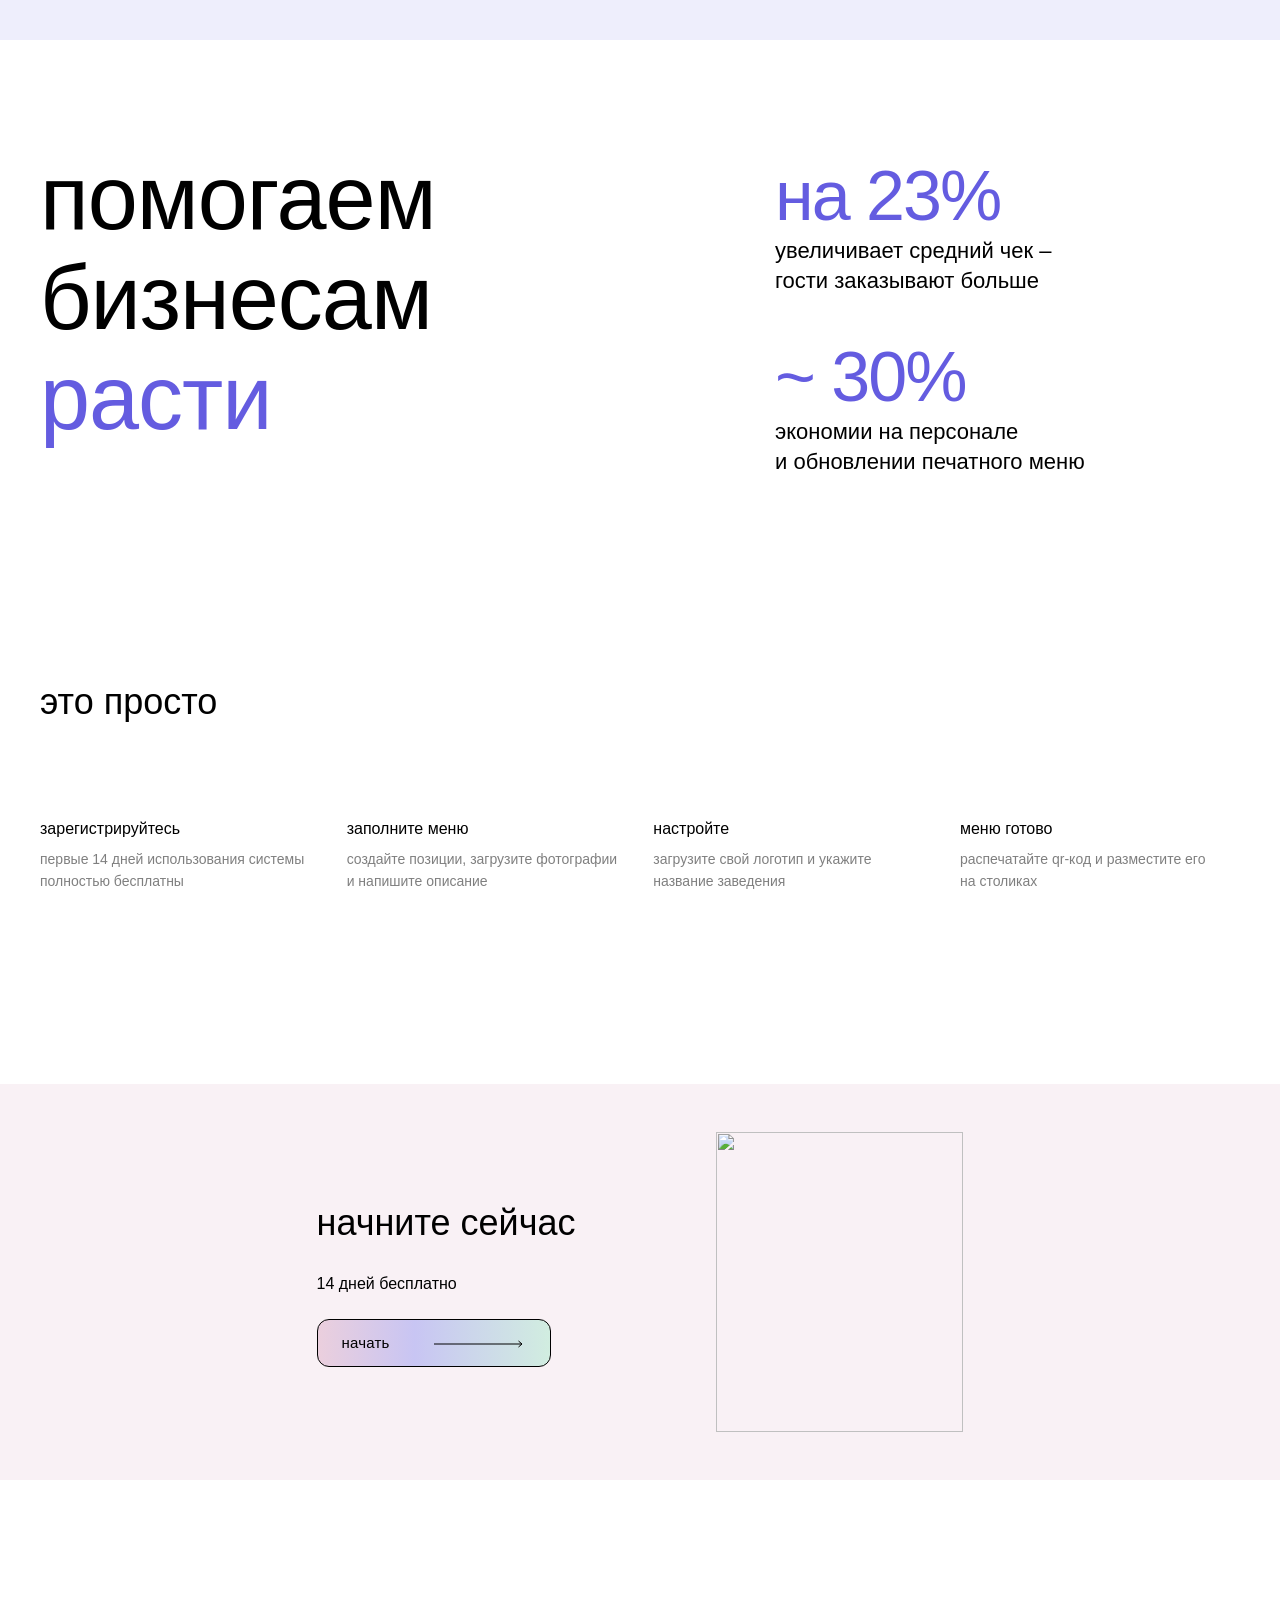
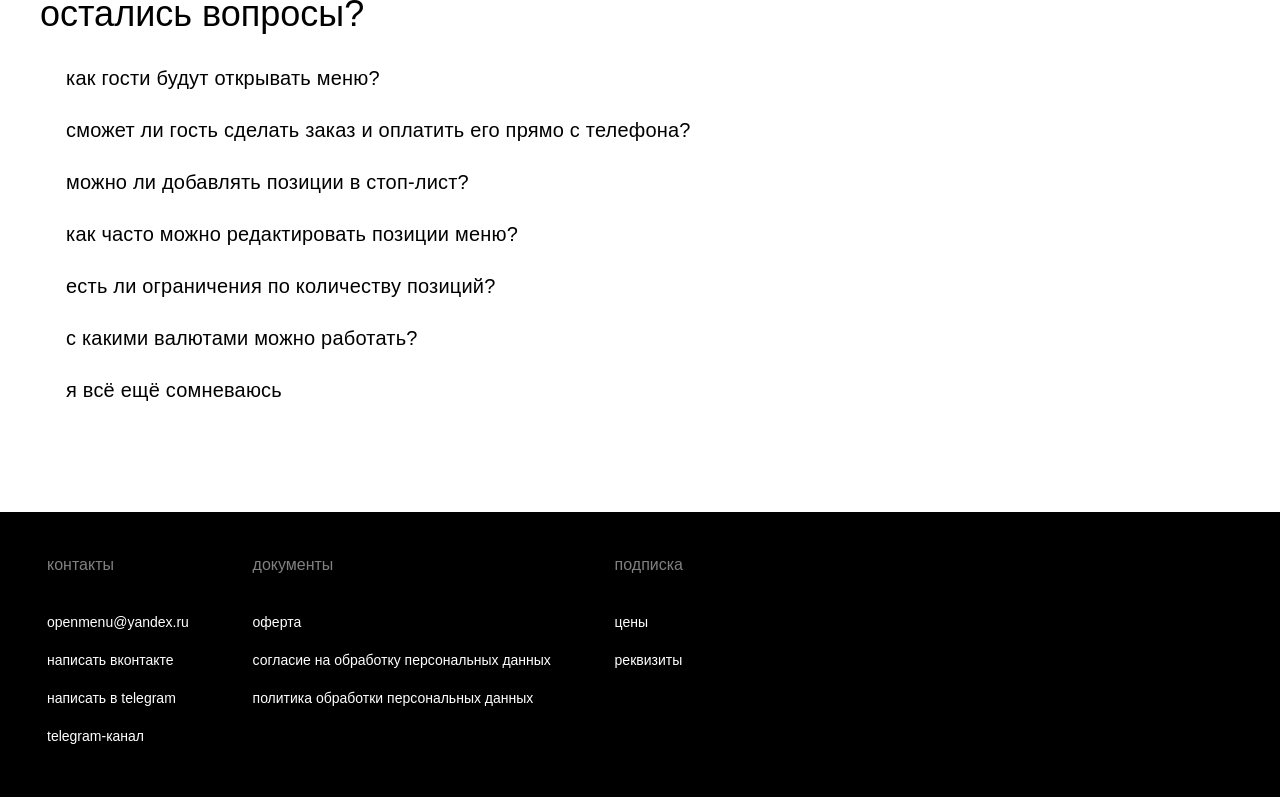
==== commit 3d64c146: "[~] путь к файлам" ====
--- a/index.html
+++ b/index.html
@@ -5,13 +5,13 @@
 	<meta http-equiv="X-UA-Compatible" content="IE=edge">
 	<meta name="viewport" content="width=device-width, initial-scale=1.0">
 	<title>OpenMenu - бесконтактное электронное qr-меню для заведения</title>
-  <link rel="stylesheet" href="/css/main-page.css">
+  <link rel="stylesheet" href="css/main-page.css">
 </head>
 <body>
 	<header class="page-header">
     <nav class="navigation">
       <a class="logo" href="index.html">
-        <img src="/img/logo.svg" width="100" height="30" alt="OpenMenu">
+        <img src="img/logo.svg" width="100" height="30" alt="OpenMenu">
       </a>
 
       <ul class="site-menu navigation-list">
@@ -62,14 +62,14 @@
           <a class="button" href="#">посмотреть пример меню</a>
         </div>
       </div>
-      <img class="description-img" src="/img/page-description.svg" width="258" height="400" alt="">
+      <img class="description-img" src="img/page-description.svg" width="258" height="400" alt="">
     </section>
 
     <section class="advantages">
       <h2 class="visually-hidden">Преимущества</h2>
       <ul class="advantages-list">
         <li class="advantages-item page-container">
-          <img class="description-img" src="/img/adventages1.svg" width="253" height="300" alt="">
+          <img class="description-img" src="img/adventages1.svg" width="253" height="300" alt="">
           
           <div class="inner-container">
             <h3 class="advantages-title">лучше, чем печатное меню</h3>
@@ -92,7 +92,7 @@
 
         <li class="advantages-item">
           <div class="page-container advantages-item">
-            <img class="description-img" src="/img/adventages2.svg" width="249" height="300" alt="">
+            <img class="description-img" src="img/adventages2.svg" width="249" height="300" alt="">
             <div class="inner-container">
               <h3 class="advantages-title">работает всегда и везде</h3>
               <p class="advantages-description">гости смогут посмотреть меню прямо со своего смартфона — достаточно просканировать
@@ -126,7 +126,7 @@
         </li>
 
         <li class="advantages-item page-container">
-          <img class="description-img" src="/img/adventages3.svg" width="290" height="300" alt="">
+          <img class="description-img" src="img/adventages3.svg" width="290" height="300" alt="">
           <div class="inner-container">
             <h3 class="advantages-title">запустите qr-меню сегодня</h3>
             <p class="advantages-description">с помощью openmenu вы сможете быстро запустить электронное меню без помощи
@@ -222,7 +222,7 @@
         </div>
         
 
-        <img src="/img/start-now.svg" width="247" height="300" alt="">
+        <img src="img/start-now.svg" width="247" height="300" alt="">
       </div>
     </section>
 
--- a/css/main-page.css
+++ b/css/main-page.css
@@ -0,0 +1,614 @@
+@font-face {
+	font-family: "TT Norms Pro";
+
+	font-style: normal;
+	font-weight: 400;
+	font-display: swap;
+
+	src: url("fonts/TTNormsPro-Regular.woff2") format("woff2");
+	src: url("fonts/TTNormsPro-Regular.woff") format("woff");
+}
+
+@font-face {
+	font-family: "TT Norms Pro";
+
+	font-style: normal;
+	font-weight: 500;
+	font-display: swap;
+
+	src: url("fonts/TTNormsPro-Medium.woff2") format("woff2");
+	src: url("fonts/TTNormsPro-Medium.woff") format("woff");
+}
+
+@font-face {
+	font-family: "TT Norms Pro";
+
+	font-style: normal;
+	font-weight: 300;
+	font-display: swap;
+
+	src: url("fonts/TTNormsPro-Light.woff2") format("woff2");
+	src: url("fonts/TTNormsPro-Light.woff") format("woff");
+}
+
+*,
+*::before,
+*::after {
+  box-sizing: border-box;
+}
+
+ul, ol {
+	list-style-type: none;
+	margin: 0;
+	padding: 0;
+}
+
+.visually-hidden {
+	position: absolute;
+	width: 1px;
+	height: 1px;
+	margin: -1px;
+	padding: 0;
+	border: 0;
+	clip: rect(0 0 0 0);
+	overflow: hidden;
+}
+
+html {
+	height: 100%;
+}
+
+body {
+	margin: 0;
+	display: flex;
+	flex-direction: column;
+	min-height: 100%;
+
+
+	font-family: "TT Norms Pro", sans-serif;
+	font-weight: 400;
+	font-size: 14px;
+	line-height: 22px;
+	text-transform: lowercase;
+
+	color: #000;
+	background-color: #fff;
+}
+
+/* Button */
+
+.button {
+	position: relative;
+
+	border: 1px solid #000000;
+	border-radius: 12px;
+	
+	padding: 12px 24px;
+	margin-right: 24px;
+
+	font-size: 15px;
+	letter-spacing: 0.2px;
+	text-decoration: none;
+
+	color: inherit;
+	background-color: inherit;
+}
+
+.gradient {
+	background: linear-gradient(90deg, #EBCFDD 0%, #C8C5F3 41.67%, #D1EDE0 100%);
+}
+
+.arrow-icon {
+	margin-left: 40px;
+}
+
+.button:before {
+	content:'';
+	position: absolute;
+	top: 0;
+	left: 0;
+	width: 0;
+	height: 100%;
+	border-radius: 12px;
+	background: rgba(0,0,0,0.07);
+	transition: all 1s ease;
+}
+
+.gradient::before {
+	background: rgba(255,255,255,0.2);
+}
+
+.button:hover:before {
+	width: 100%;
+}
+
+/* .button-arrow:hover .arrow-icon path {
+	stroke-dasharray: 1500;
+	stroke-dashoffset: 1500;
+	animation: draw 10s linear forwards;
+}
+@keyframes draw {
+	100% {
+		stroke-dashoffset: 0;
+	}
+} */
+
+/* Header */
+
+.logo {
+	margin: auto 0;
+	margin-right: 35px;
+}
+
+.page-header {
+	color: #fff;
+	background-color: #000;
+	margin-bottom: 108px;
+}
+
+.navigation {
+	display: flex;
+	width: 1200px;
+	min-height: 60px;
+	margin: 0 auto;
+}
+
+.navigation-list {
+	display: flex;
+	flex-wrap: wrap;
+	width: 550px;
+	margin: 0;
+	padding: 0;
+}
+
+.user-menu {
+	margin-left: auto;
+	justify-content: end;
+}
+
+.navigation-link {
+	display: block;
+	padding: 20px 8px;
+
+	font-weight: 400;
+	font-size: 16px;
+	text-align: center;
+	text-decoration: none;
+
+
+	color: inherit;
+	background-color: inherit;
+}
+
+/* Main */
+
+.page-main {
+	flex-grow: 1;
+}
+
+.page-container {
+	width: 1200px;
+	margin: 0 auto;
+	padding: 0;
+}
+
+/* Page Description */
+
+.page-description {
+	display: flex;
+	margin-bottom: 156px;
+}
+
+.main-title {
+	margin: 0 0 42px;
+}
+
+.container-description {
+	display: flex;
+	flex-direction: column;
+	width: 50%;
+}
+
+.description-img {
+	margin: 0 auto;
+}
+
+.buttons-container {
+	display: flex;
+	justify-content: flex-start;
+}
+
+.main-title {
+	max-width: 500px;
+	
+	font-weight: 500;
+	font-size: 72px;
+	line-height: 85px;
+	text-align: left;
+}
+
+/* Inner Adventages List */
+
+.inner-advantages-list {
+	width: 500px;
+	display: flex;
+	flex-wrap: wrap;
+	margin-bottom: 24px;
+}
+
+.inner-advantages-list::after {
+	content: "";
+	width: 100%;
+	order: 0;
+}
+
+.inner-advantages-item:nth-child(4) {
+	order: 1;
+}
+
+.inner-advantages-item {
+	margin-right: 20px;
+	margin-bottom: 20px;
+	padding-left: 30px;
+
+	background-image: url("img/sqr-icon.svg");
+	background-repeat: no-repeat;
+	background-position: center left;
+	background-size: 24px 25px;
+}
+
+/* Advantages */
+
+.advantages-list {
+	margin: 0;
+	padding: 0;
+}
+
+.advantages-list > .advantages-item{
+	margin-bottom: 108px;
+}
+
+.advantages-list > .advantages-item:nth-of-type(3){
+	margin-bottom: 156px;
+}
+
+.advantages-item {
+	display: flex;
+	align-items: center;
+	justify-content: space-around;
+}
+
+
+.inner-container {
+	display: flex;
+	flex-direction: column;
+	align-items: flex-start;
+
+	max-width: 600px;
+}
+
+.inner-container:nth-child(1) {
+	align-items: center;
+	width: 455px;
+}
+
+.inner-container:nth-child(1):not(.text-align-left) .advantages-title, 
+.inner-container:nth-child(1):not(.text-align-left) .advantages-description{
+	text-align: center;
+}
+
+ul .advantages-description {
+	padding-right: 24px;
+}
+
+.advantages-title {
+	margin: 0;
+	margin-bottom: 24px;
+
+
+	font-weight: 500;
+	font-size: 36px;
+	line-height: 52px;
+}
+.advantages-description {
+	margin: 0;
+	margin-bottom: 42px;
+
+	color: rgb(0, 0, 0, 0.5);
+}
+
+.advantages-description-list {
+	color: rgb(0, 0, 0, 0.5);
+}
+
+.advantages-description-item:not(:last-child) {
+	margin-bottom: 24px;
+	white-space: pre-wrap;
+}
+
+.advantages-item:nth-child(2) {
+	padding: 48px 0;
+
+	background: rgba(235, 207, 221, 0.3);
+}
+
+.advantages-item:nth-child(2) img {
+	order: 1;
+}
+
+.advantages-item:nth-child(5) {
+	padding: 48px 0;
+
+	background: rgba(200, 197, 243, 0.3);
+}
+
+/* Business Assistance */
+
+.business-assistance {
+	display: flex;
+	justify-content: space-between;
+
+	margin: 0 auto 108px;
+}
+
+.ba-container {
+	display: flex;
+	flex-direction: column;
+	width: 330px;
+	margin-right: 135px;
+}
+
+.business-assistance-title {
+	width: 400px;
+	margin: 0 0 120px;
+
+	font-weight: 500;
+	font-size: 90px;
+	line-height: 100px;
+	text-align: left;
+	letter-spacing: -1px;
+}
+
+.percentages {
+	margin: 8px 0 0;
+
+	font-size: 70px;
+	line-height: 80px;
+	letter-spacing: -2px;
+}
+
+.business-assistance-description {
+	margin: 0 0 33px;
+
+	font-size: 22px;
+	line-height: 30px;	
+}
+
+.purple-text {
+	color: #645CE0;
+}
+
+
+
+/* Manual , Start Now, Questions */
+
+.manual-title, .start-now-title {
+	font-weight: 500;
+	font-size: 36px;
+	line-height: 52px;
+}
+
+.manual-subject, .start-now-description {
+	font-weight: 500;
+	font-size: 16px;
+}
+
+.manual-description {
+	margin: 0 0 14px;
+	width: 280px;
+
+	color: rgba(0, 0, 0, 0.5);
+}
+
+.manual {
+	display: flex;
+	flex-direction: column;
+	padding-bottom: 70px;
+	margin: 0 auto 108px;
+}
+
+.manual-title {
+	margin: 0 0 90px;
+}
+
+.manual-list {
+	display: flex;
+	justify-content: space-between;
+
+	position: relative;
+}
+
+.manual-list::after{
+	content: "";
+	position: absolute;
+
+	top: -35px;
+	left: -40px;
+	width: 1280px;
+	height: 25px;
+
+	background: url("img/line-arrow.svg") no-repeat;
+}
+
+.manual-subject {
+	margin: 0 0 8px;
+}
+
+.start-now {
+	display: flex;
+	margin: 0 0 108px;
+	background: rgba(235, 207, 221, 0.3);
+}
+
+.start-now-conatainer {
+	width: 788px;
+	display: flex;
+	align-items: center;
+	justify-content: space-around;
+	margin: 48px auto;
+}
+
+.start-now-inner-container {
+	display: flex;
+	flex-direction: column;
+}
+
+.start-now-title {
+	margin: 0 0 24px;
+}
+
+.start-now-description {
+	margin: 0 0 24px;
+}
+
+/* FAQ */
+
+.faq {
+	margin-bottom: 108px;
+}
+
+.faq-list {
+	max-width: 640px;
+}
+
+.faq-title {
+	margin: 0;
+	padding: 0;
+
+	font-weight: 500;
+	font-size: 36px;
+	line-height: 52px;
+}
+
+.faq-subject {
+	display: block;
+	width: max-content;
+	cursor: pointer;
+	position: relative;
+	margin-top: 24px;
+	margin-bottom: 8px;
+
+	padding-left: 26px;
+
+	font-weight: 500;
+	font-size: 20px;
+	line-height: 28px;
+	letter-spacing: 0.2px;
+}
+
+.faq-subject::after {
+	content: "";
+	display: block;
+
+	position: absolute;
+	top: 50%;
+	left: 0;
+
+	width: 8px;
+	height: 14px;
+
+	background: url("img/faq-arrow.svg") no-repeat center center;
+	transform: translateY(-40%);
+}
+
+.faq-text {
+	display: none;
+	margin: 0;
+	padding-left: 26px;
+	padding-bottom: 12px;
+
+	color: rgba(0, 0, 0, 0.5);
+}
+
+.faq-input:checked ~ .faq-text {
+	display: block;
+}
+
+/* Footer */
+
+.page-footer {
+	display: flex;
+	height: 285px;
+	
+	background: url("img/footer-logo.svg") no-repeat center right 18%;
+	color: #fff;
+	background-color: #000;
+}
+
+.page-footer-container {
+	display: flex;
+	margin: auto;
+	width: 1200px;
+	
+}
+
+.wrapper {
+	display: flex;
+	margin-right: auto;
+	width: 650px;
+	justify-content: space-between;
+}
+
+.footer-title {
+	margin: 0;
+	margin-bottom: 28px; 
+	padding: 7px;
+	border-radius: 7px;
+	background-color: #000;
+
+	font-weight: 500;
+	font-size: 16px;
+	color: rgba(255, 255, 255, 0.5);
+}
+
+
+.footer-item {
+	margin-bottom: 16px;
+}
+
+.footer-link {
+	padding: 7px;
+
+	text-align: center;
+	text-decoration: none;
+
+	color: inherit;
+	background-color: #000;
+	border-radius: 7px;
+}
+
+::-webkit-scrollbar {
+  width: 14px;
+  height: 18px;
+	border: 1px solid #CCC
+}
+
+::-webkit-scrollbar-thumb {
+  height: 6px;
+  border: 4px solid rgba(0, 0, 0, 0);
+  background-clip: padding-box;
+  background-color: #CCC;
+  -webkit-border-radius: 7px;
+  -webkit-box-shadow: inset -1px -1px 0px rgba(0, 0, 0, 0.05),
+    inset 1px 1px 0px rgba(0, 0, 0, 0.05);
+}
+
+::-webkit-scrollbar-button {
+  display: none;
+  width: 0;
+  height: 0;
+}
+
+::-webkit-scrollbar-corner {
+  background-color: transparent;
+}
